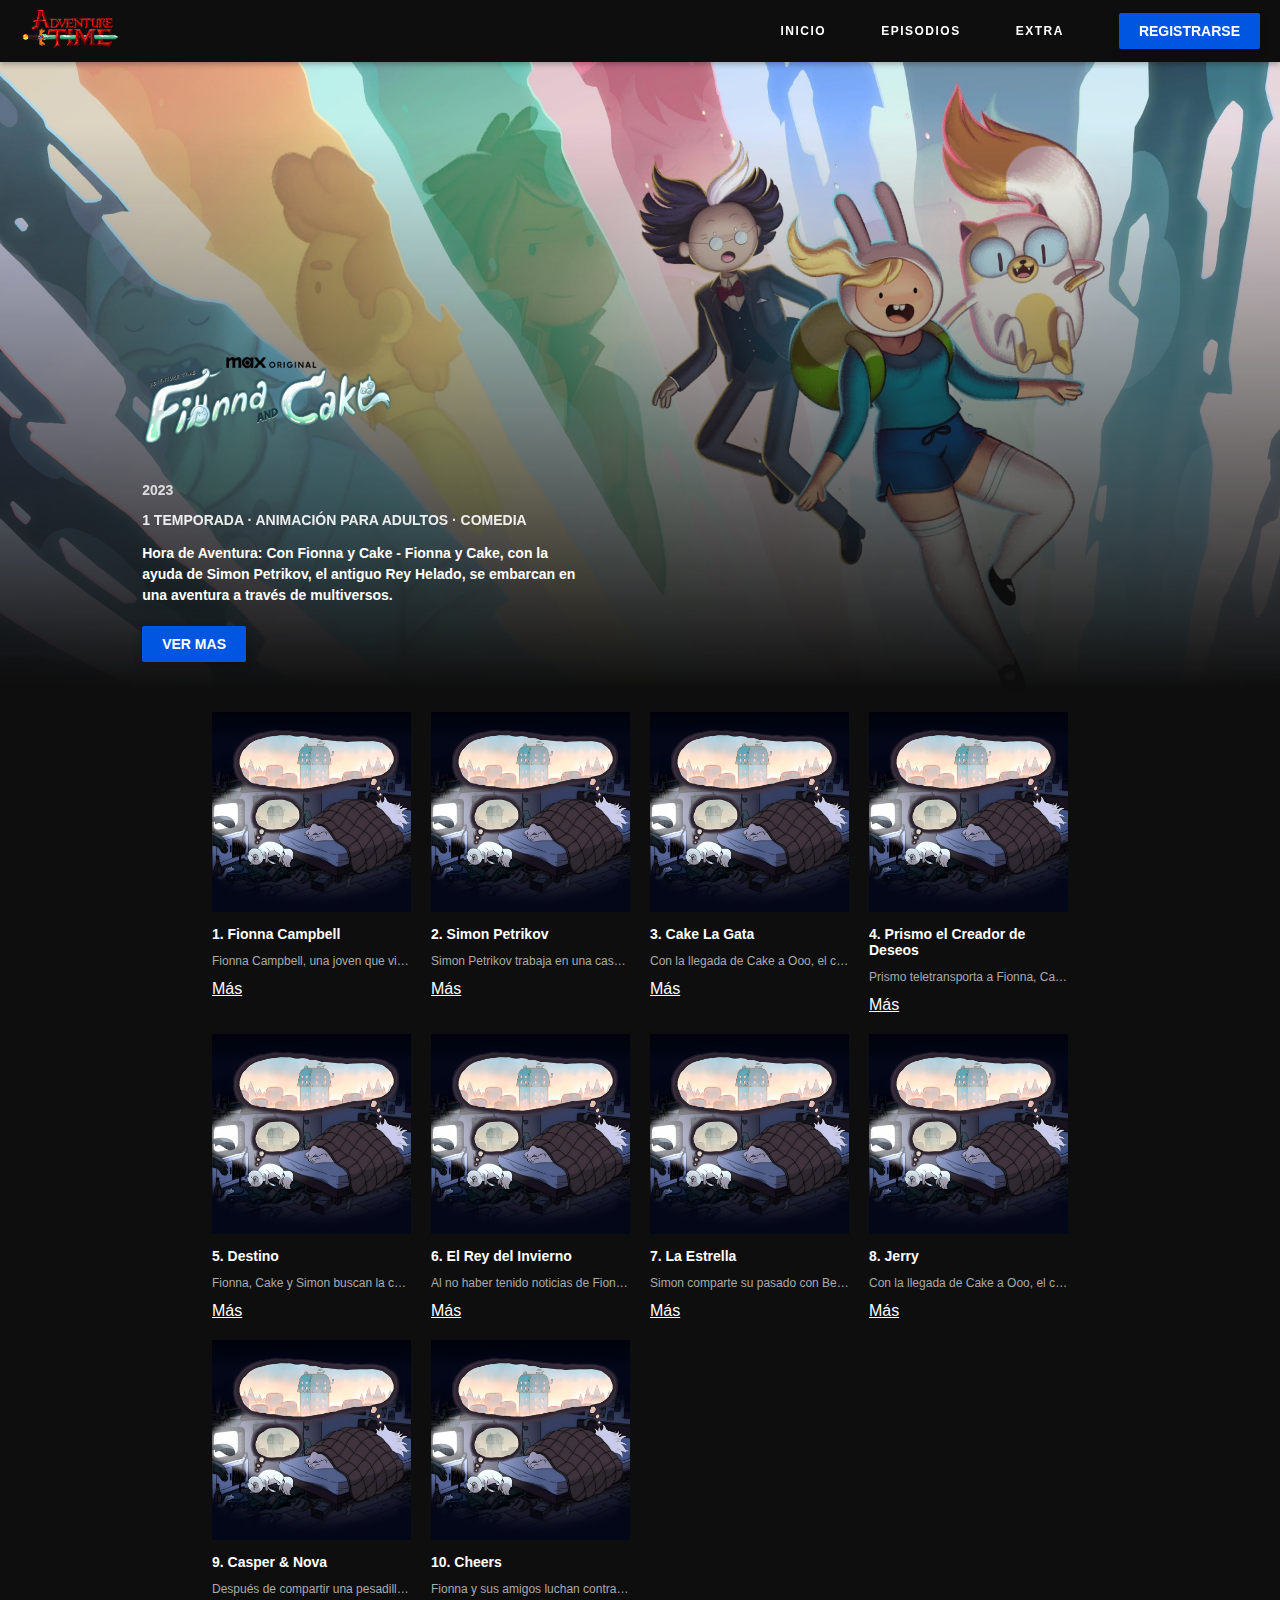
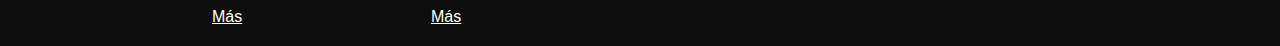
==== index.html @ ac4fd847 "Fionna" ====
<!DOCTYPE html>
<html lang="es">

<head>
    <meta charset="UTF-8">
    <meta name="viewport" content="width=device-width, initial-scale=1.0">
    <title>Fionna y Cake</title>
    <link rel="icon" href="Images/Icon/icon.png" type="image/png">
    <link rel="stylesheet" href="style.css">
    <link href="https://cdnjs.cloudflare.com/ajax/libs/font-awesome/6.6.0/css/all.min.css" rel="stylesheet">
</head>

<body>
    <!-- HEADER -->
    <header class="header">
        <div class="logo-container">
            <img class="logo-icon" src="Images/header.png" alt="Logo">
        </div>
        <nav class="navbar">
            <ul class="nav-links">
                <li><a href="#">Inicio</a></li>
                <li><a href="#">Episodios</a></li>
                <li><a href="#">Extra</a></li>
            </ul>
            <button class="btn" onclick="window.open('mailto:rph26031994@gmail.com', '_blank')">Registrarse</button>
        </nav>

        <div class="menu-toggle" id="menu-toggle">
            <i class="fas fa-bars"></i>
        </div>
    </header>

    <div class="side-menu" id="side-menu">
        <ul>
            <li><a href="#">Inicio</a></li>
            <li><a href="#experience">Episodios</a></li>
            <li><a href="#projects">Extra</a></li>
            <li><a href="mailto:rph26031994@gmail.com">Contact</a></li>
        </ul>
    </div>

    <div class="overlay" id="overlay"></div>

    <!-- HERO -->
    <section class="hero">
        <div class="hero-background"></div> 
        <div class="hero-content">
            <img src="Images/Main/logo.webp" alt="Fionna y Cake Logo" class="hero-logo">
            <div class="hero-details">
                <p class="hero-year">2023</p>
                <p class="hero-info">1 TEMPORADA · ANIMACIÓN PARA ADULTOS · COMEDIA</p>
                <p class="hero-description">
                    Hora de Aventura: Con Fionna y Cake - Fionna y Cake, con la ayuda de Simon Petrikov, el antiguo Rey Helado,
                    se embarcan en una aventura a través de multiversos.
                </p>
                <button class="btn">Ver Mas</button>
            </div>
        </div>
    </section>
    
    <div id="episodios-container" class="episodios"></div>

    <script src="Episodios/lista.js"></script>
    <script src="script.js"></script>
</body>

</html>
---- style.css ----
* {
    box-sizing: border-box;
}

body {
    font-family: 'Adventure', sans-serif;
    margin: 0;
    background-color: #0e0e0e;
}

/* HEADER */
.header {
    padding: 5px 20px;
    display: flex;
    font-size: 12px;
    align-items: center;
    justify-content: space-between;
    margin: 0 auto;
    width: 100%;
    position: sticky;
    top: 0;
    background-color: #0e0e0e;
    color: #fff;
    z-index: 20;
    box-shadow: 0 2px 6px rgba(0, 0, 0, 0.3);
}

.logo-container .logo-icon {
    width: 100px;
    height: auto;
    max-width: 100%;
    object-fit: contain;
    transition: transform 0.3s ease;
}


/* Logo */
.logo {
    height: 10px;
    cursor: pointer;
    filter: brightness(0) invert(1);
    transition: transform 0.3s ease;
}

.logo-text {
    font-weight: bold;
    text-transform: uppercase;
    letter-spacing: 1px;
    color: #fff;
    font-size: 16px;
    cursor: pointer;
    transition: color 0.3s ease;
}

.logo-text:hover {
    color: #f7c02b;
}

/* Navbar */
.navbar {
    display: flex;
    gap: 40px;
    align-items: center;
}

.nav-links {
    display: flex;
    list-style: none;
    margin: 0;
    padding: 0;
    gap: 25px;
}

.nav-links a {
    text-decoration: none;
    font-weight: bold;
    text-transform: uppercase;
    letter-spacing: 1.5px;
    position: relative;
    display: inline-block;
    padding: 8px 15px;
    font-family: 'Adventure', sans-serif;
    border-radius: 5px;
    color: #fff;
    transition: all 0.3s ease;
}

.nav-links a:hover {
    background-color: #333;
    transform: translateY(-2px);
    color: #f7c02b;
}

.nav-links a::after {
    content: "";
    position: absolute;
    bottom: -4px;
    left: 50%;
    transform: translateX(-50%) scaleX(0);
    width: 60%;
    height: 2px;
    background-color: #f7c02b;
    transition: transform 0.3s ease;
}

.nav-links a:hover::after {
    transform: translateX(-50%) scaleX(1);
}

.btn {
    display: inline-block;
    color: #fff;
    padding: 10px 20px;
    font-size: 14px;
    font-weight: bold;
    text-transform: uppercase;
    background-color: #0056e0;
    border: none;
    border-radius: 2px;
    cursor: pointer;
    transition: background-color 0.3s ease, transform 0.2s ease, box-shadow 0.3s ease;
    box-shadow: 0 4px 8px rgba(0, 0, 0, 0.2);
}

.btn:hover {
    background-color: #003ea1;
    box-shadow: 0 8px 16px rgba(0, 0, 0, 0.3);
}

/* Menú hamburguesa */
.menu-toggle {
    display: none;
    cursor: pointer;
    font-size: 20px;
    color: var(--title-color);
}

/* Menú lateral (side-menu) */
.side-menu {
    position: fixed;
    top: 0;
    left: -250px;
    height: 100%;
    width: 250px;
    background: url('Images/sidebar.jpg') no-repeat center center;
    background-size: cover;
    padding: 25px;
    transition: left 0.3s ease;
    z-index: 1001;
    overflow-y: auto;
}

/* Contenido del menú */
.side-menu ul {
    list-style: none;
    padding: 0;
    margin: 0;
}

.side-menu ul li {
    margin-bottom: 20px;
}

.side-menu ul li a {
    text-decoration: none;
    color: #fff;
    background-color: rgba(0, 0, 0, 0.4);
    font-size: 18px;
    font-weight: 600;
    text-transform: uppercase;
    letter-spacing: 2px;
    display: block;
    padding: 10px;
    transition: color 0.3s ease;
}

.side-menu ul li a:hover {
    color: #ff0000;
}

/* Overlay (pantalla oscurecida cuando se abre el menú) */
.overlay {
    display: none;
    position: fixed;
    top: 0;
    left: 0;
    width: 100%;
    height: 100%;
    background-color: rgba(0, 0, 0, 0.5);
    z-index: 1000;
}

@media (max-width: 768px) {
    .side-menu {
        width: 250px;
    }

    .side-menu.open {
        left: 0;
    }

    .navbar {
        display: none;
    }

    .menu-toggle {
        display: block;
    }

    .side-menu ul li a {
        font-size: 14px;
    }

    .main {
        top: 80px;
        left: 50%;
        transform: translateX(-50%);
    }
}

@media (min-width: 769px) {
    .side-menu {
        display: none;
    }

    .navbar {
        display: flex;
    }

    .main {
        bottom: 0;
        left: 0;
    }
}


/* HERO */
.hero {
    position: relative;
    height: 70vh;
    display: flex;
    align-items: flex-end;
    padding: 20px;
    z-index: 1;
    text-align: center;
}

.hero-background {
    position: absolute;
    top: 0;
    left: 0;
    right: 0;
    bottom: 0;
    background: url('Images/desktop.jpg') center/cover no-repeat;
    mask-image: linear-gradient(black 10%, transparent);
    -webkit-mask-image: linear-gradient(black 10%, transparent);
    z-index: 0;
}

.hero-content {
    position: relative;
    z-index: 1;
    left: 28%;
    transform: translateX(-50%);
    max-width: 450px;
    color: #fff;
    text-align: left;
}

.hero-logo {
    max-width: 250px;
    margin-bottom: 20px;
}

.hero-details {
    font-size: 16px;
    font-weight: bold;
    position: relative;
    margin-bottom: 10px;
}

.hero-year {
    font-size: 14px;
    margin-bottom: 5px;
    opacity: 0.8;
}

.hero-info {
    font-size: 14px;
    margin-bottom: 15px;
    text-transform: uppercase;
    opacity: 0.9;
}

.hero-description {
    font-size: 14px;
    line-height: 1.5;
    margin-bottom: 20px;
}

/* Ajustes responsivos para pantallas más pequeñas */
@media (max-width: 768px) {
    .hero {
        height: 80vh;
    }

    .hero-background {
        background: url('Images/mobile2.jpg') center/cover no-repeat;
    }

    .hero-content {
        max-width: 90%;
        left: 50%;
        transform: translateX(-50%);
        padding: 10px;
    }

    .hero-logo {
        max-width: 200px;
    }

    .hero-details {
        font-size: 14px;

        .hero-year,
        .hero-info,
        .hero-description {
            font-size: 12px;
        }
    }
}
    /* Ajustes para pantallas extra pequeñas */
    @media (max-width: 480px) {
        .hero-content {
            max-width: 100%;
        }

        .hero-logo {
            max-width: 150px;
        }
    }


    .episodios {
        display: grid;
        grid-template-columns: repeat(4, 1fr);
        gap: 20px;
        justify-items: center;
        padding: 20px;
        width: 70%;
        margin: 0 auto;
        min-height: 100vh;
    }


    .episodio {
        color: #fff;
        overflow: hidden;
        width: 100%;
        max-width: 300px;
        text-align: left;
    }

    .preview-container img {
        width: 100%;
        height: 200px;
        object-fit: cover;
    }

    .preview-container img:hover {
        border: #fff 2px solid;
    }


    .episodio h2 {
        font-size: 14px;
        font-weight: bold;
        margin: 10px 0;
    }

    .episodio p {
        font-size: 12px;
        color: #aaa;
        text-overflow: ellipsis;
        overflow: hidden;
        white-space: nowrap;
    }

    .episodio .toggle-description {
        margin-top: 10px;
        cursor: pointer;
        text-decoration: underline;
    }

    @media (max-width: 768px) {
        .episodios {
            grid-template-columns: repeat(1, 1fr);
            width: 90%;
            padding: 10px;
        }

        .episodio h2 {
            font-size: 12px;
        }

        .episodio p {
            font-size: 10px;
        }
    }
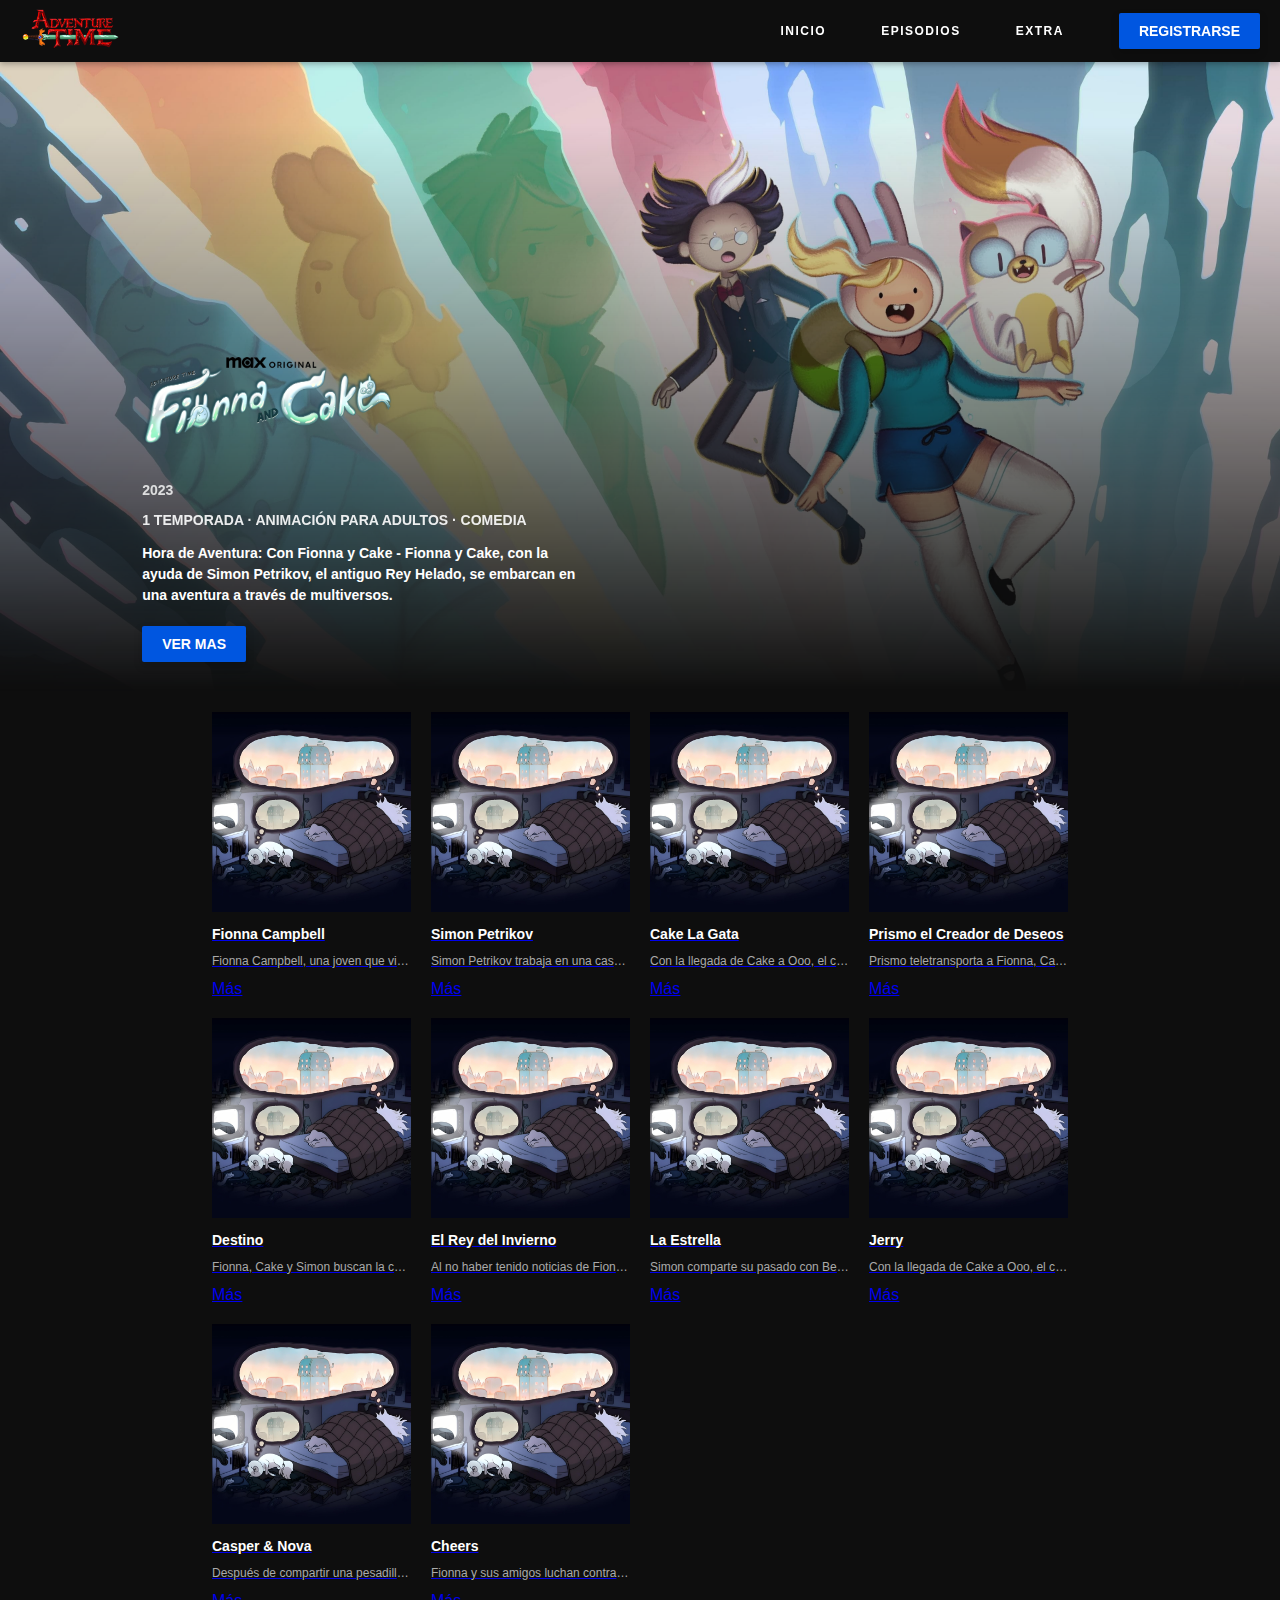
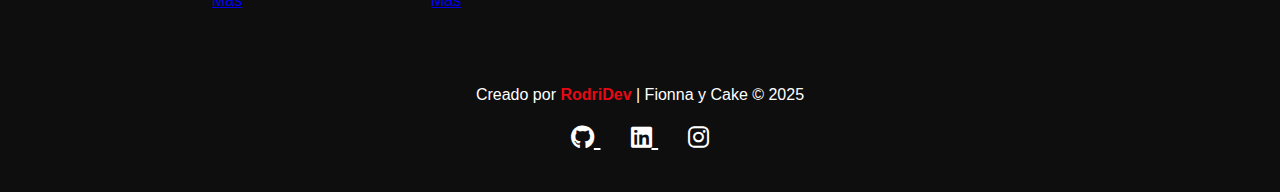
==== commit 0f8cf74e: "add simple footer" ====
--- a/index.html
+++ b/index.html
@@ -63,5 +63,20 @@
     <script src="Episodios/lista.js"></script>
     <script src="script.js"></script>
 </body>
-
+<footer class="footer">
+    <div class="footer-content">
+      <p class="footer-text">Creado por <strong>RodriDev</strong> | Fionna y Cake &copy; 2025</p>
+      <div class="social-links">
+        <a href="https://github.com/rodridev-01" target="_blank" class="social-icon">
+          <i class="fab fa-github"></i>
+        </a>
+        <a href="https://www.linkedin.com/in/rodridev26/" target="_blank" class="social-icon">
+          <i class="fab fa-linkedin"></i>
+        </a>
+        <a href="https://www.instagram.com/rodrigou.py" target="_blank" class="social-icon">
+          <i class="fab fa-instagram"></i>
+        </a>
+      </div>
+    </div>
+  </footer>
 </html>--- a/style.css
+++ b/style.css
@@ -301,7 +301,7 @@
 /* Ajustes responsivos para pantallas más pequeñas */
 @media (max-width: 768px) {
     .hero {
-        height: 80vh;
+        height: 70vh;
     }
 
     .hero-background {
@@ -329,81 +329,247 @@
         }
     }
 }
-    /* Ajustes para pantallas extra pequeñas */
-    @media (max-width: 480px) {
-        .hero-content {
-            max-width: 100%;
-        }
-
-        .hero-logo {
-            max-width: 150px;
-        }
-    }
-
-
+
+/* Ajustes para pantallas extra pequeñas */
+@media (max-width: 480px) {
+    .hero-content {
+        max-width: 100%;
+    }
+
+    .hero-logo {
+        max-width: 150px;
+    }
+}
+
+
+.episodios {
+    display: grid;
+    grid-template-columns: repeat(4, 1fr);
+    gap: 20px;
+    justify-items: center;
+    padding: 20px;
+    width: 70%;
+    margin: 0 auto;
+    min-height: 100vh;
+}
+
+
+.episodio {
+    color: #fff;
+    overflow: hidden;
+    width: 100%;
+    max-width: 300px;
+    text-align: left;
+}
+
+.preview-container img {
+    width: 100%;
+    height: 200px;
+    object-fit: cover;
+}
+
+.preview-container img:hover {
+    border: #fff 2px solid;
+}
+
+
+.episodio h2 {
+    font-size: 14px;
+    font-weight: bold;
+    color: #fff;
+    margin: 10px 0;
+}
+
+.episodio p {
+    font-size: 12px;
+    color: #aaa;
+    text-overflow: ellipsis;
+    overflow: hidden;
+    white-space: nowrap;
+}
+
+.episodio .toggle-description {
+    margin-top: 10px;
+    cursor: pointer;
+    text-decoration: underline;
+}
+
+@media (max-width: 768px) {
     .episodios {
-        display: grid;
-        grid-template-columns: repeat(4, 1fr);
-        gap: 20px;
-        justify-items: center;
-        padding: 20px;
-        width: 70%;
-        margin: 0 auto;
-        min-height: 100vh;
-    }
-
-
-    .episodio {
-        color: #fff;
-        overflow: hidden;
-        width: 100%;
-        max-width: 300px;
-        text-align: left;
+        grid-template-columns: repeat(2, 1fr);
+        width: 95%;
+        padding: 10px;
+    }
+
+    .episodio h2 {
+        font-size: 12px;
+    }
+
+    .episodio p {
+        font-size: 10px;
     }
 
     .preview-container img {
         width: 100%;
-        height: 200px;
+        height: auto;
         object-fit: cover;
     }
-
-    .preview-container img:hover {
-        border: #fff 2px solid;
-    }
-
-
-    .episodio h2 {
-        font-size: 14px;
-        font-weight: bold;
-        margin: 10px 0;
-    }
-
-    .episodio p {
-        font-size: 12px;
-        color: #aaa;
-        text-overflow: ellipsis;
-        overflow: hidden;
-        white-space: nowrap;
-    }
-
-    .episodio .toggle-description {
-        margin-top: 10px;
-        cursor: pointer;
-        text-decoration: underline;
-    }
-
-    @media (max-width: 768px) {
-        .episodios {
-            grid-template-columns: repeat(1, 1fr);
-            width: 90%;
-            padding: 10px;
-        }
-
-        .episodio h2 {
-            font-size: 12px;
-        }
-
-        .episodio p {
-            font-size: 10px;
-        }
-    }
+}
+
+.capitulo {
+    background-color: #1c1c1c;
+    padding: 20px;
+    border-radius: 10px;
+    margin: 20px 0;
+    color: #fff;
+}
+
+.capitulo-titulo {
+    font-size: 24px;
+    font-weight: bold;
+    margin-bottom: 10px;
+}
+
+.capitulo-descripcion {
+    font-size: 16px;
+    margin-bottom: 20px;
+    color: #ccc;
+}
+
+.video-container {
+    width: 100%;
+    max-width: 640px;
+    margin: 0 auto;
+    border: 2px solid #f7c02b;
+    border-radius: 10px;
+    overflow: hidden;
+}
+
+.video {
+    width: 100%;
+    height: 360px;
+    object-fit: cover;
+}
+
+/* Contenedor principal */
+#episodio-container {
+    display: flex;
+    flex-direction: column;
+    align-items: center;
+    padding: 40px 20px; 
+    max-width: 1200px;  
+    margin: 20px auto;
+    color: #fff;
+    overflow: hidden;
+}
+
+/* Título del episodio */
+#episodio-nombre {
+    font-size: 2rem;  
+    font-weight: 700;   
+    color: #e50914;     
+    margin-bottom: 15px;
+    letter-spacing: 1px; 
+    text-transform: uppercase; 
+}
+
+/* Descripción del episodio */
+#episodio-descripcion {
+    font-size: 1rem;
+    color: #ccc;        
+    line-height: 1.6;
+    margin-bottom: 30px;
+    padding: 0 20px;     
+    text-align: left;  /* Cambié de center a left */
+}
+
+/* Contenedor del video */
+#video-container {
+    width: 100%;
+    max-width: 1000px;  
+    aspect-ratio: 16 / 9; 
+    background-color: #000; 
+    border-radius: 12px;   
+    overflow: hidden;
+    display: flex;
+    justify-content: center;
+    align-items: center;
+}
+
+#video-container iframe {
+    width: 100%;
+    height: 100%;
+    border: none;
+}
+
+/* Responsive */
+@media (max-width: 768px) {
+    #episodio-container {
+        padding: 30px 15px; 
+    }
+
+    #episodio-nombre {
+        font-size: 1rem;  
+    }
+
+    #episodio-descripcion {
+        font-size: 0.5rem;    
+        padding: 0 10px;    
+    }
+
+    #video-container {
+        max-width: 100%;  
+        aspect-ratio: 16 / 9; 
+    }
+}
+
+/* Footer - Diseño inspirado en Fionna y Cake */
+.footer {
+    color: white;
+    padding: 40px 20px;
+    text-align: center;
+  }
+  
+  .footer-content {
+    max-width: 1100px;
+    margin: 0 auto;
+  }
+  
+  .footer-text {
+    font-size: 1rem;
+    font-weight: 500;
+    margin-bottom: 15px;
+    color: #fff;
+  }
+  
+  .footer-text strong {
+    color: #e50914; /* Resalta 'RodriDev' */
+  }
+  
+  .social-links {
+    margin-top: 20px;
+  }
+  
+  .social-icon {
+    margin: 0 15px;
+    font-size: 1.5rem;
+    color: white;
+    transition: color 0.3s ease, transform 0.3s ease;
+  }
+  
+  .social-icon:hover {
+    color: #ff0066; 
+    transform: scale(1.2); 
+  }
+  
+  /* Responsive */
+  @media (max-width: 768px) {
+    .footer-text {
+      font-size: 0.6rem;
+    }
+  
+    .social-icon {
+      font-size: 0.8rem;
+    }
+  }
+  